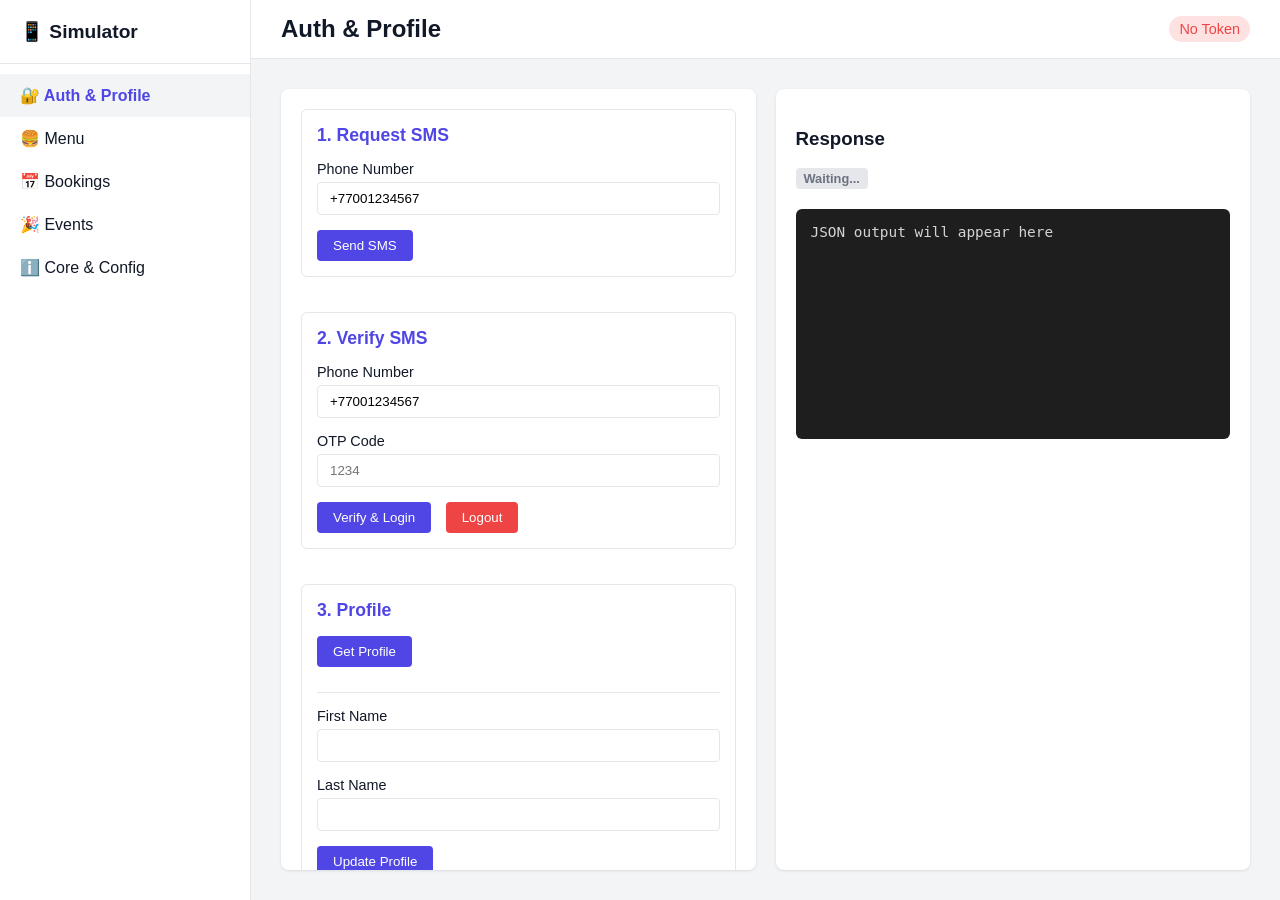
==== backend/flutter_simulator.html @ 6fa03c0e "feat: add flutter simulator for API testing and update backend configuration" ====
<!DOCTYPE html>
<html lang="ru">

<head>
    <meta charset="UTF-8">
    <meta name="viewport" content="width=device-width, initial-scale=1.0">
    <title>Panno Flutter App Simulator</title>
    <style>
        :root {
            --primary: #4F46E5;
            --primary-hover: #4338CA;
            --bg: #F3F4F6;
            --surface: #FFFFFF;
            --text: #111827;
            --text-light: #6B7280;
            --border: #E5E7EB;
            --success: #10B981;
            --error: #EF4444;
        }

        body {
            font-family: -apple-system, BlinkMacSystemFont, "Segoe UI", Roboto, Helvetica, Arial, sans-serif;
            margin: 0;
            padding: 0;
            background-color: var(--bg);
            color: var(--text);
            display: flex;
            height: 100vh;
        }

        .sidebar {
            width: 250px;
            background: var(--surface);
            border-right: 1px solid var(--border);
            padding: 20px 0;
            display: flex;
            flex-direction: column;
            overflow-y: auto;
        }

        .sidebar-title {
            padding: 0 20px 20px;
            font-weight: bold;
            font-size: 1.2rem;
            border-bottom: 1px solid var(--border);
            margin-bottom: 10px;
        }

        .nav-item {
            padding: 12px 20px;
            cursor: pointer;
            transition: background 0.2s;
        }

        .nav-item:hover,
        .nav-item.active {
            background: var(--bg);
            color: var(--primary);
            font-weight: bold;
        }

        .main-content {
            flex: 1;
            display: flex;
            flex-direction: column;
            overflow: hidden;
        }

        .content-header {
            background: var(--surface);
            padding: 15px 30px;
            border-bottom: 1px solid var(--border);
            display: flex;
            justify-content: space-between;
            align-items: center;
        }

        .token-status {
            font-size: 0.9rem;
            padding: 5px 10px;
            border-radius: 20px;
            background: #FEE2E2;
            color: var(--error);
        }

        .token-status.has-token {
            background: #D1FAE5;
            color: var(--success);
        }

        .scrollable-content {
            flex: 1;
            padding: 30px;
            overflow-y: auto;
            display: flex;
            gap: 20px;
        }

        .form-panel,
        .response-panel {
            background: var(--surface);
            border-radius: 8px;
            padding: 20px;
            box-shadow: 0 1px 3px rgba(0, 0, 0, 0.1);
            flex: 1;
            overflow-y: auto;
        }

        .tab-content {
            display: none;
            flex-direction: column;
            gap: 20px;
        }

        .tab-content.active {
            display: flex;
        }

        .section {
            border: 1px solid var(--border);
            border-radius: 6px;
            padding: 15px;
            margin-bottom: 15px;
        }

        .section h3 {
            margin-top: 0;
            margin-bottom: 15px;
            font-size: 1.1rem;
            color: var(--primary);
        }

        .form-group {
            margin-bottom: 15px;
        }

        label {
            display: block;
            margin-bottom: 5px;
            font-weight: 500;
            font-size: 0.9rem;
        }

        input[type="text"],
        input[type="date"],
        input[type="time"],
        input[type="number"],
        select {
            width: 100%;
            padding: 8px 12px;
            border: 1px solid var(--border);
            border-radius: 4px;
            box-sizing: border-box;
            font-family: inherit;
        }

        button {
            background: var(--primary);
            color: white;
            border: none;
            padding: 8px 16px;
            border-radius: 4px;
            cursor: pointer;
            font-weight: 500;
            transition: background 0.2s;
        }

        button:hover {
            background: var(--primary-hover);
        }

        .response-box {
            background: #1E1E1E;
            color: #D4D4D4;
            padding: 15px;
            border-radius: 6px;
            font-family: monospace;
            white-space: pre-wrap;
            min-height: 200px;
            overflow-x: auto;
            font-size: 0.9rem;
        }

        .status-badge {
            display: inline-block;
            padding: 3px 8px;
            border-radius: 4px;
            font-size: 0.8rem;
            font-weight: bold;
            margin-bottom: 10px;
            background: var(--border);
            color: var(--text-light);
        }

        .status-badge.success {
            background: var(--success);
            color: white;
        }

        .status-badge.error {
            background: var(--error);
            color: white;
        }
    </style>
</head>

<body>

    <div class="sidebar">
        <div class="sidebar-title">📱 Simulator</div>
        <div class="nav-item active" onclick="switchTab('auth')">🔐 Auth & Profile</div>
        <div class="nav-item" onclick="switchTab('menu')">🍔 Menu</div>
        <div class="nav-item" onclick="switchTab('bookings')">📅 Bookings</div>
        <div class="nav-item" onclick="switchTab('events')">🎉 Events</div>
        <div class="nav-item" onclick="switchTab('core')">ℹ️ Core & Config</div>
    </div>

    <div class="main-content">
        <div class="content-header">
            <h2 id="current-tab-title" style="margin: 0;">Auth & Profile</h2>
            <div id="token-status" class="token-status">No Token</div>
        </div>

        <div class="scrollable-content">
            <div class="form-panel">

                <!-- Auth Tab -->
                <div id="tab-auth" class="tab-content active">
                    <div class="section">
                        <h3>1. Request SMS</h3>
                        <div class="form-group">
                            <label>Phone Number</label>
                            <input type="text" id="req-phone" placeholder="+77001234567" value="+77001234567">
                        </div>
                        <button onclick="requestSms()">Send SMS</button>
                    </div>

                    <div class="section">
                        <h3>2. Verify SMS</h3>
                        <div class="form-group">
                            <label>Phone Number</label>
                            <input type="text" id="ver-phone" placeholder="+77001234567" value="+77001234567">
                        </div>
                        <div class="form-group">
                            <label>OTP Code</label>
                            <input type="text" id="ver-otp" placeholder="1234">
                        </div>
                        <button onclick="verifySms()">Verify & Login</button>
                        <button onclick="logout()" style="background: var(--error); margin-left: 10px;">Logout</button>
                    </div>

                    <div class="section">
                        <h3>3. Profile</h3>
                        <button onclick="getProfile()" style="margin-bottom: 10px;">Get Profile</button>
                        <hr style="border: 0; border-top: 1px solid var(--border); margin: 15px 0;">
                        <div class="form-group">
                            <label>First Name</label>
                            <input type="text" id="prof-fname">
                        </div>
                        <div class="form-group">
                            <label>Last Name</label>
                            <input type="text" id="prof-lname">
                        </div>
                        <button onclick="updateProfile()">Update Profile</button>
                    </div>
                </div>

                <!-- Menu Tab -->
                <div id="tab-menu" class="tab-content">
                    <div class="section">
                        <h3>Menu Categories</h3>
                        <button onclick="apiCall('GET', '/api/v1/menu/categories/')">Get Categories</button>
                    </div>

                    <div class="section">
                        <h3>Dishes List</h3>
                        <div class="form-group">
                            <label>Category ID (optional)</label>
                            <input type="number" id="dish-cat">
                        </div>
                        <div class="form-group">
                            <label>Search (optional)</label>
                            <input type="text" id="dish-search">
                        </div>
                        <button onclick="getDishes()">Get Dishes</button>
                    </div>
                </div>

                <!-- Bookings Tab -->
                <div id="tab-bookings" class="tab-content">
                    <div class="section">
                        <h3>My Bookings</h3>
                        <button onclick="apiCall('GET', '/api/v1/bookings/')">Get My Bookings</button>
                    </div>

                    <div class="section">
                        <h3>Create Booking</h3>
                        <div class="form-group">
                            <label>Guest Name</label>
                            <input type="text" id="book-name" value="Test User">
                        </div>
                        <div class="form-group">
                            <label>Date</label>
                            <input type="date" id="book-date">
                        </div>
                        <div class="form-group">
                            <label>Time</label>
                            <input type="time" id="book-time" value="19:30">
                        </div>
                        <div class="form-group">
                            <label>Guests Count</label>
                            <input type="number" id="book-guests" value="2">
                        </div>
                        <div class="form-group">
                            <label>Zone</label>
                            <select id="book-zone">
                                <option value="">No preference</option>
                                <option value="main">Main Hall</option>
                                <option value="terrace">Terrace</option>
                                <option value="private">Private</option>
                            </select>
                        </div>
                        <button onclick="createBooking()">Create Booking</button>
                    </div>
                </div>

                <!-- Events Tab -->
                <div id="tab-events" class="tab-content">
                    <div class="section">
                        <h3>Events & News Lists</h3>
                        <button onclick="apiCall('GET', '/api/v1/events/upcoming/')">Upcoming Events</button>
                        <button onclick="apiCall('GET', '/api/v1/events/archived/')">Archived Events</button>
                        <button onclick="apiCall('GET', '/api/v1/events/news/')">News</button>
                    </div>

                    <div class="section">
                        <h3>My Reservations</h3>
                        <button onclick="apiCall('GET', '/api/v1/events/reservations/my/')">Get My Reservations</button>
                    </div>

                    <div class="section">
                        <h3>Reserve Event</h3>
                        <div class="form-group">
                            <label>Event ID</label>
                            <input type="number" id="res-event-id" value="1">
                        </div>
                        <div class="form-group">
                            <label>Guests Count</label>
                            <input type="number" id="res-guests" value="1">
                        </div>
                        <button onclick="reserveEvent()">Create Reservation</button>
                    </div>
                </div>

                <!-- Core Tab -->
                <div id="tab-core" class="tab-content">
                    <div class="section">
                        <h3>Core Info</h3>
                        <button onclick="apiCall('GET', '/api/v1/core/info/')">Get Restaurant Info</button>
                    </div>

                    <div class="section">
                        <h3>App Version Check</h3>
                        <div class="form-group">
                            <label>Platform</label>
                            <select id="ver-platform">
                                <option value="ios">iOS</option>
                                <option value="android">Android</option>
                            </select>
                        </div>
                        <button onclick="checkVersion()">Check Version</button>
                    </div>

                    <div class="section">
                        <h3>Register FCM Device</h3>
                        <div class="form-group">
                            <label>FCM Token</label>
                            <input type="text" id="fcm-token" value="dummy_fcm_token_123">
                        </div>
                        <button onclick="registerDevice()">Register Device</button>
                    </div>
                </div>

            </div>

            <div class="response-panel">
                <h3>Response</h3>
                <div id="response-status" class="status-badge">Waiting...</div>
                <div id="response-url"
                    style="font-size: 0.8rem; color: var(--text-light); margin-bottom: 10px; word-break: break-all;">
                </div>
                <div id="response-body" class="response-box">JSON output will appear here</div>
            </div>
        </div>
    </div>

    <script>
        const BASE_URL = 'http://0.0.0.0:8000';
        let accessToken = localStorage.getItem('access_token') || null;

        // Init date field
        document.getElementById('book-date').valueAsDate = new Date();
        updateTokenStatus();

        // Utilities
        function generateUUID() {
            return 'xxxxxxxx-xxxx-4xxx-yxxx-xxxxxxxxxxxx'.replace(/[xy]/g, function (c) {
                var r = Math.random() * 16 | 0, v = c == 'x' ? r : (r & 0x3 | 0x8);
                return v.toString(16);
            });
        }

        function switchTab(tabId) {
            document.querySelectorAll('.nav-item').forEach(el => el.classList.remove('active'));
            document.querySelectorAll('.tab-content').forEach(el => el.classList.remove('active'));

            event.currentTarget.classList.add('active');
            document.getElementById('tab-' + tabId).classList.add('active');
            document.getElementById('current-tab-title').innerText = event.currentTarget.innerText;
        }

        function updateTokenStatus() {
            const el = document.getElementById('token-status');
            if (accessToken) {
                el.innerText = 'Token Active';
                el.className = 'token-status has-token';
            } else {
                el.innerText = 'No Token';
                el.className = 'token-status';
            }
        }

        function logout() {
            accessToken = null;
            localStorage.removeItem('access_token');
            updateTokenStatus();
            alert("Logged out");
        }

        async function doFetch(method, endpoint, body = null, headers = {}) {
            const url = BASE_URL + endpoint;

            document.getElementById('response-url').innerText = `${method} ${url}`;
            document.getElementById('response-status').innerText = 'Loading...';
            document.getElementById('response-status').className = 'status-badge';
            document.getElementById('response-body').innerText = '...';

            const defaultHeaders = {
                'Content-Type': 'application/json'
            };

            if (accessToken) {
                defaultHeaders['Authorization'] = 'Bearer ' + accessToken;
            }

            const config = {
                method: method,
                headers: { ...defaultHeaders, ...headers }
            };

            if (body) {
                config.body = JSON.stringify(body);
            }

            try {
                const res = await fetch(url, config);
                const status = res.status;
                let data;
                try {
                    data = await res.json();
                } catch (e) {
                    data = await res.text();
                }

                document.getElementById('response-status').innerText = `${status} ${res.statusText}`;
                if (status >= 200 && status < 300) {
                    document.getElementById('response-status').className = 'status-badge success';
                } else {
                    document.getElementById('response-status').className = 'status-badge error';
                }

                document.getElementById('response-body').innerText = typeof data === 'object' ? JSON.stringify(data, null, 2) : data;

                return { status, data };
            } catch (err) {
                document.getElementById('response-status').innerText = 'Fetch Error';
                document.getElementById('response-status').className = 'status-badge error';
                document.getElementById('response-body').innerText = err.toString();
                return { status: 500, data: null };
            }
        }

        function apiCall(method, endpoint) {
            doFetch(method, endpoint);
        }

        // Auth
        async function requestSms() {
            const phone = document.getElementById('req-phone').value;
            await doFetch('POST', '/api/v1/users/auth/request-sms/', { phone });
        }

        async function verifySms() {
            const phone = document.getElementById('ver-phone').value;
            const otp = document.getElementById('ver-otp').value;
            const res = await doFetch('POST', '/api/v1/users/auth/verify-sms/', { phone, otp });

            if (res.status === 200 && res.data.access) {
                accessToken = res.data.access;
                localStorage.setItem('access_token', accessToken);
                updateTokenStatus();
            }
        }

        async function getProfile() {
            const res = await doFetch('GET', '/api/v1/users/profile/');
            if (res.status === 200) {
                document.getElementById('prof-fname').value = res.data.first_name || '';
                document.getElementById('prof-lname').value = res.data.last_name || '';
            }
        }

        async function updateProfile() {
            const first_name = document.getElementById('prof-fname').value;
            const last_name = document.getElementById('prof-lname').value;
            await doFetch('PATCH', '/api/v1/users/profile/', { first_name, last_name });
        }

        // Menu
        function getDishes() {
            let url = '/api/v1/menu/dishes/?';
            const cat = document.getElementById('dish-cat').value;
            const search = document.getElementById('dish-search').value;

            if (cat) url += `category_id=${cat}&`;
            if (search) url += `search=${search}`;

            doFetch('GET', url);
        }

        // Bookings
        async function createBooking() {
            const payload = {
                guest_name: document.getElementById('book-name').value,
                date: document.getElementById('book-date').value,
                time: document.getElementById('book-time').value,
                guests_count: parseInt(document.getElementById('book-guests').value)
            };

            const zone = document.getElementById('book-zone').value;
            if (zone) payload.zone = zone;

            // Important: Idempotency-Key
            const uuid = generateUUID();
            await doFetch('POST', '/api/v1/bookings/', payload, { 'Idempotency-Key': uuid });
        }

        // Events
        async function reserveEvent() {
            const payload = {
                event: parseInt(document.getElementById('res-event-id').value),
                guests_count: parseInt(document.getElementById('res-guests').value)
            };

            // Important: Idempotency-Key
            const uuid = generateUUID();
            await doFetch('POST', '/api/v1/events/reservations/create/', payload, { 'Idempotency-Key': uuid });
        }

        // Core
        function checkVersion() {
            const platform = document.getElementById('ver-platform').value;
            doFetch('GET', `/api/v1/core/app-version/?platform=${platform}`);
        }

        function registerDevice() {
            const token = document.getElementById('fcm-token').value;
            doFetch('POST', '/api/v1/notifications/device/register/', { fcm_token: token });
        }
    </script>
</body>

</html>
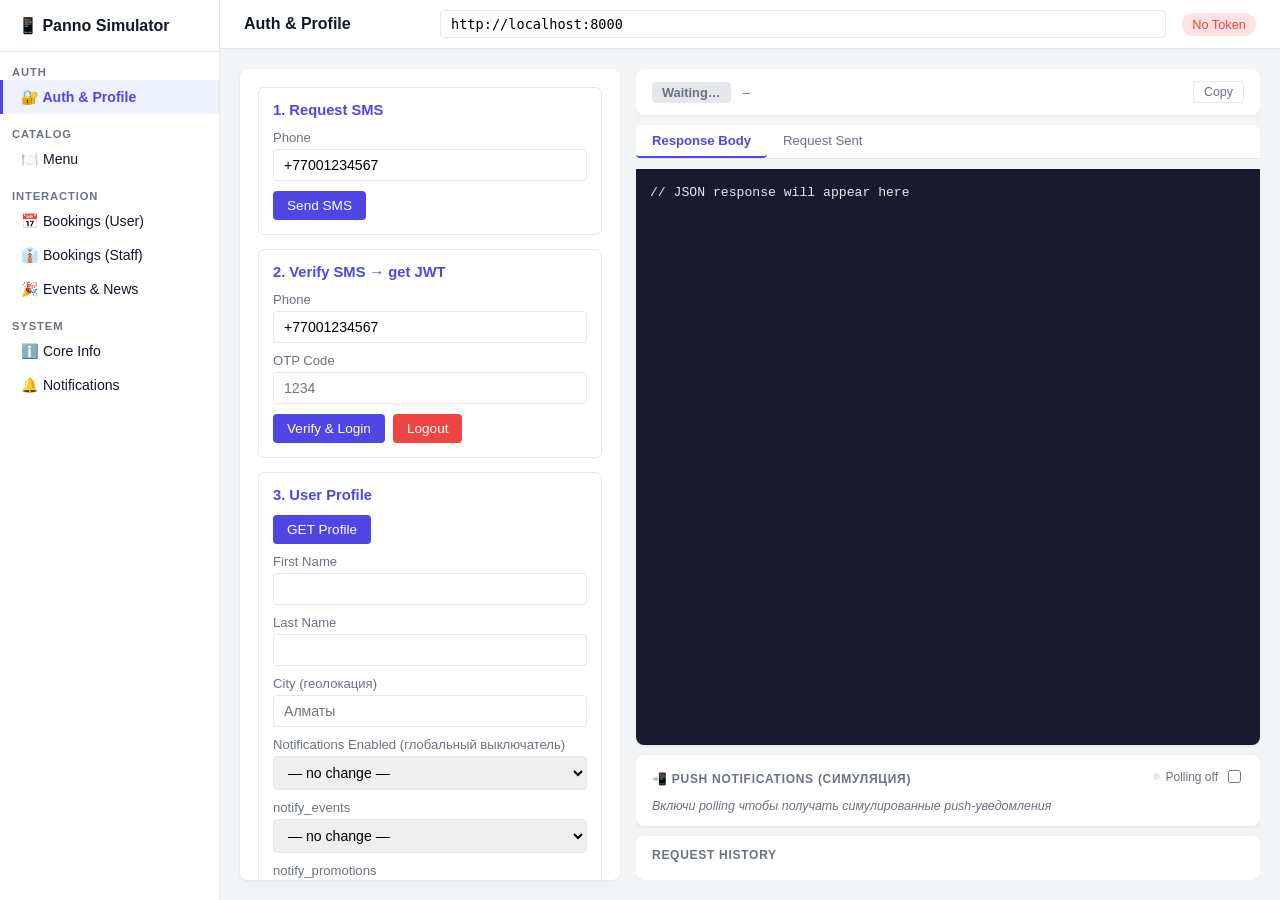
==== commit 91af7b78: "fix: refactor" ====
--- a/backend/flutter_simulator.html
+++ b/backend/flutter_simulator.html
@@ -1,583 +1,1362 @@
 <!DOCTYPE html>
 <html lang="ru">
-
 <head>
-    <meta charset="UTF-8">
-    <meta name="viewport" content="width=device-width, initial-scale=1.0">
-    <title>Panno Flutter App Simulator</title>
-    <style>
-        :root {
-            --primary: #4F46E5;
-            --primary-hover: #4338CA;
-            --bg: #F3F4F6;
-            --surface: #FFFFFF;
-            --text: #111827;
-            --text-light: #6B7280;
-            --border: #E5E7EB;
-            --success: #10B981;
-            --error: #EF4444;
+  <meta charset="UTF-8">
+  <meta name="viewport" content="width=device-width, initial-scale=1.0">
+  <title>Panno API Simulator</title>
+  <style>
+    :root {
+      --primary: #4F46E5;
+      --primary-hover: #4338CA;
+      --bg: #F3F4F6;
+      --surface: #FFFFFF;
+      --text: #111827;
+      --text-light: #6B7280;
+      --border: #E5E7EB;
+      --success: #10B981;
+      --warning: #F59E0B;
+      --error: #EF4444;
+    }
+    * { box-sizing: border-box; }
+    body {
+      font-family: -apple-system, BlinkMacSystemFont, "Segoe UI", Roboto, sans-serif;
+      margin: 0; padding: 0;
+      background: var(--bg);
+      color: var(--text);
+      display: flex;
+      height: 100vh;
+      overflow: hidden;
+    }
+
+    /* ---- Sidebar ---- */
+    .sidebar {
+      width: 220px;
+      min-width: 220px;
+      background: var(--surface);
+      border-right: 1px solid var(--border);
+      display: flex;
+      flex-direction: column;
+      overflow-y: auto;
+    }
+    .sidebar-title {
+      padding: 16px 18px;
+      font-weight: 700;
+      font-size: 1rem;
+      border-bottom: 1px solid var(--border);
+    }
+    .nav-section {
+      padding: 8px 12px 2px;
+      font-size: 0.7rem;
+      font-weight: 700;
+      letter-spacing: 0.08em;
+      text-transform: uppercase;
+      color: var(--text-light);
+      margin-top: 6px;
+    }
+    .nav-item {
+      padding: 9px 18px;
+      cursor: pointer;
+      font-size: 0.88rem;
+      transition: background 0.15s;
+      border-left: 3px solid transparent;
+    }
+    .nav-item:hover { background: var(--bg); }
+    .nav-item.active {
+      background: #EEF2FF;
+      color: var(--primary);
+      font-weight: 600;
+      border-left-color: var(--primary);
+    }
+
+    /* ---- Main layout ---- */
+    .main-content {
+      flex: 1;
+      display: flex;
+      flex-direction: column;
+      overflow: hidden;
+    }
+    .content-header {
+      background: var(--surface);
+      padding: 10px 24px;
+      border-bottom: 1px solid var(--border);
+      display: flex;
+      align-items: center;
+      gap: 16px;
+      flex-shrink: 0;
+    }
+    .content-header h2 { margin: 0; font-size: 1rem; min-width: 180px; }
+
+    .base-url-input {
+      flex: 1;
+      padding: 5px 10px;
+      border: 1px solid var(--border);
+      border-radius: 4px;
+      font-size: 0.85rem;
+      font-family: monospace;
+    }
+    .token-pill {
+      font-size: 0.8rem;
+      padding: 4px 10px;
+      border-radius: 20px;
+      white-space: nowrap;
+      background: #FEE2E2;
+      color: var(--error);
+    }
+    .token-pill.has-token { background: #D1FAE5; color: #065F46; }
+
+    /* ---- Workspace ---- */
+    .workspace {
+      flex: 1;
+      display: flex;
+      overflow: hidden;
+      padding: 20px;
+      gap: 16px;
+    }
+    .form-panel {
+      width: 380px;
+      min-width: 300px;
+      background: var(--surface);
+      border-radius: 8px;
+      padding: 18px;
+      overflow-y: auto;
+      box-shadow: 0 1px 3px rgba(0,0,0,0.08);
+    }
+    .response-panel {
+      flex: 1;
+      display: flex;
+      flex-direction: column;
+      gap: 10px;
+      overflow: hidden;
+    }
+
+    /* ---- Sections / Forms ---- */
+    .tab-content { display: none; }
+    .tab-content.active { display: block; }
+    .section {
+      border: 1px solid var(--border);
+      border-radius: 6px;
+      padding: 14px;
+      margin-bottom: 14px;
+    }
+    .section h3 {
+      margin: 0 0 12px;
+      font-size: 0.92rem;
+      color: var(--primary);
+      display: flex;
+      align-items: center;
+      gap: 6px;
+    }
+    .form-group { margin-bottom: 10px; }
+    label {
+      display: block;
+      margin-bottom: 4px;
+      font-weight: 500;
+      font-size: 0.82rem;
+      color: var(--text-light);
+    }
+    input[type="text"], input[type="date"], input[type="time"],
+    input[type="number"], select, textarea {
+      width: 100%;
+      padding: 7px 10px;
+      border: 1px solid var(--border);
+      border-radius: 4px;
+      font-family: inherit;
+      font-size: 0.88rem;
+    }
+    textarea { resize: vertical; }
+    .btn-row { display: flex; gap: 8px; flex-wrap: wrap; margin-top: 4px; }
+    button {
+      background: var(--primary);
+      color: white;
+      border: none;
+      padding: 7px 14px;
+      border-radius: 4px;
+      cursor: pointer;
+      font-weight: 500;
+      font-size: 0.85rem;
+      transition: background 0.15s;
+    }
+    button:hover { background: var(--primary-hover); }
+    button.btn-danger { background: var(--error); }
+    button.btn-danger:hover { background: #DC2626; }
+    button.btn-secondary { background: var(--text-light); }
+    button.btn-secondary:hover { background: #4B5563; }
+    button.btn-warning { background: var(--warning); }
+    button.btn-warning:hover { background: #D97706; }
+
+    /* ---- Response area ---- */
+    .response-meta {
+      background: var(--surface);
+      border-radius: 8px;
+      padding: 12px 16px;
+      box-shadow: 0 1px 3px rgba(0,0,0,0.08);
+      display: flex;
+      align-items: center;
+      gap: 12px;
+      flex-shrink: 0;
+      flex-wrap: wrap;
+    }
+    .status-badge {
+      padding: 3px 10px;
+      border-radius: 4px;
+      font-size: 0.8rem;
+      font-weight: 700;
+      background: var(--border);
+      color: var(--text-light);
+    }
+    .status-badge.s2xx { background: var(--success); color: white; }
+    .status-badge.s4xx { background: var(--warning); color: white; }
+    .status-badge.s5xx { background: var(--error); color: white; }
+    .response-url {
+      font-size: 0.78rem;
+      color: var(--text-light);
+      font-family: monospace;
+      word-break: break-all;
+      flex: 1;
+    }
+    .copy-btn {
+      background: transparent;
+      color: var(--text-light);
+      border: 1px solid var(--border);
+      padding: 3px 10px;
+      font-size: 0.78rem;
+    }
+    .copy-btn:hover { background: var(--bg); }
+
+    .response-tabs {
+      display: flex;
+      gap: 0;
+      border-bottom: 1px solid var(--border);
+      background: var(--surface);
+      border-radius: 8px 8px 0 0;
+      overflow: hidden;
+      flex-shrink: 0;
+    }
+    .resp-tab {
+      padding: 8px 16px;
+      cursor: pointer;
+      font-size: 0.82rem;
+      border-bottom: 2px solid transparent;
+      background: none;
+      color: var(--text-light);
+    }
+    .resp-tab:hover { background: var(--bg); }
+    .resp-tab.active {
+      color: var(--primary);
+      border-bottom-color: var(--primary);
+      font-weight: 600;
+      background: var(--surface);
+    }
+
+    .response-body-wrap {
+      flex: 1;
+      background: var(--surface);
+      border-radius: 0 0 8px 8px;
+      overflow: hidden;
+      box-shadow: 0 1px 3px rgba(0,0,0,0.08);
+    }
+    .response-box {
+      background: #1A1A2E;
+      color: #E2E8F0;
+      padding: 14px;
+      font-family: 'Menlo', 'Monaco', 'Courier New', monospace;
+      white-space: pre-wrap;
+      word-break: break-all;
+      height: 100%;
+      overflow-y: auto;
+      font-size: 0.82rem;
+      line-height: 1.5;
+      margin: 0;
+    }
+    .json-key { color: #93C5FD; }
+    .json-string { color: #86EFAC; }
+    .json-number { color: #FCD34D; }
+    .json-bool { color: #F9A8D4; }
+    .json-null { color: #94A3B8; }
+
+    /* ---- History panel ---- */
+    .history-panel {
+      background: var(--surface);
+      border-radius: 8px;
+      padding: 12px 16px;
+      box-shadow: 0 1px 3px rgba(0,0,0,0.08);
+      flex-shrink: 0;
+      max-height: 130px;
+      overflow-y: auto;
+    }
+    .history-title {
+      font-size: 0.75rem;
+      font-weight: 700;
+      color: var(--text-light);
+      text-transform: uppercase;
+      letter-spacing: 0.06em;
+      margin-bottom: 6px;
+    }
+    .history-item {
+      display: flex;
+      align-items: center;
+      gap: 8px;
+      padding: 3px 0;
+      font-size: 0.78rem;
+      cursor: pointer;
+      border-radius: 3px;
+    }
+    .history-item:hover { background: var(--bg); }
+    .hist-method {
+      font-weight: 700;
+      font-size: 0.7rem;
+      padding: 1px 5px;
+      border-radius: 3px;
+      background: var(--primary);
+      color: white;
+      min-width: 40px;
+      text-align: center;
+    }
+    .hist-method.GET { background: #0EA5E9; }
+    .hist-method.POST { background: #10B981; }
+    .hist-method.PATCH { background: #F59E0B; }
+    .hist-method.PUT { background: #8B5CF6; }
+    .hist-method.DELETE { background: #EF4444; }
+    .hist-status { font-weight: 700; color: var(--text-light); font-size: 0.75rem; }
+    .hist-status.ok { color: var(--success); }
+    .hist-status.err { color: var(--error); }
+    .hist-url { color: var(--text-light); font-family: monospace; flex: 1; white-space: nowrap; overflow: hidden; text-overflow: ellipsis; }
+    .hist-time { color: var(--text-light); font-size: 0.7rem; }
+
+    /* ---- Push notification toasts ---- */
+    #toast-container {
+      position: fixed;
+      top: 16px;
+      right: 16px;
+      z-index: 9999;
+      display: flex;
+      flex-direction: column;
+      gap: 10px;
+      pointer-events: none;
+    }
+    .toast {
+      background: #1E1B4B;
+      color: #E0E7FF;
+      border-radius: 12px;
+      padding: 14px 16px;
+      min-width: 300px;
+      max-width: 360px;
+      box-shadow: 0 8px 24px rgba(0,0,0,0.3);
+      display: flex;
+      gap: 12px;
+      align-items: flex-start;
+      pointer-events: all;
+      animation: slideIn 0.3s ease;
+      border-left: 4px solid var(--primary);
+    }
+    .toast.booking   { border-left-color: #4F46E5; }
+    .toast.event     { border-left-color: #10B981; }
+    .toast.marketing { border-left-color: #F59E0B; }
+    @keyframes slideIn {
+      from { transform: translateX(120%); opacity: 0; }
+      to   { transform: translateX(0);    opacity: 1; }
+    }
+    @keyframes fadeOut {
+      from { opacity: 1; }
+      to   { opacity: 0; transform: translateY(-8px); }
+    }
+    .toast-icon { font-size: 1.4rem; line-height: 1; flex-shrink: 0; }
+    .toast-content { flex: 1; }
+    .toast-app   { font-size: 0.68rem; font-weight: 700; letter-spacing: 0.08em; text-transform: uppercase; color: #818CF8; margin-bottom: 3px; }
+    .toast-title { font-weight: 700; font-size: 0.88rem; margin-bottom: 2px; }
+    .toast-body  { font-size: 0.8rem; color: #A5B4FC; }
+    .toast-time  { font-size: 0.68rem; color: #6366F1; margin-top: 4px; }
+    .toast-close {
+      background: none; border: none; color: #6366F1; font-size: 1rem; cursor: pointer; padding: 0; line-height: 1; flex-shrink: 0;
+    }
+    .toast-close:hover { color: #E0E7FF; }
+
+    /* ---- Push log panel ---- */
+    .push-log-panel {
+      background: var(--surface);
+      border-radius: 8px;
+      padding: 12px 16px;
+      box-shadow: 0 1px 3px rgba(0,0,0,0.08);
+      flex-shrink: 0;
+      max-height: 120px;
+      overflow-y: auto;
+    }
+    .push-log-header {
+      display: flex;
+      justify-content: space-between;
+      align-items: center;
+      margin-bottom: 6px;
+    }
+    .push-log-title {
+      font-size: 0.75rem;
+      font-weight: 700;
+      color: var(--text-light);
+      text-transform: uppercase;
+      letter-spacing: 0.06em;
+    }
+    .poll-toggle {
+      display: flex;
+      align-items: center;
+      gap: 6px;
+      font-size: 0.75rem;
+      color: var(--text-light);
+    }
+    .poll-dot {
+      width: 7px; height: 7px;
+      border-radius: 50%;
+      background: var(--border);
+      transition: background 0.3s;
+    }
+    .poll-dot.active { background: var(--success); animation: pulse 1.5s infinite; }
+    @keyframes pulse {
+      0%, 100% { opacity: 1; }
+      50% { opacity: 0.4; }
+    }
+    .push-log-item {
+      display: flex;
+      align-items: baseline;
+      gap: 8px;
+      font-size: 0.78rem;
+      padding: 2px 0;
+      border-bottom: 1px dashed var(--border);
+    }
+    .push-log-item:last-child { border-bottom: none; }
+    .push-log-badge {
+      font-size: 0.68rem;
+      font-weight: 700;
+      padding: 1px 5px;
+      border-radius: 3px;
+      flex-shrink: 0;
+    }
+    .push-log-badge.booking   { background: #EEF2FF; color: #4F46E5; }
+    .push-log-badge.event     { background: #D1FAE5; color: #065F46; }
+    .push-log-badge.marketing { background: #FEF3C7; color: #92400E; }
+    .push-log-text { flex: 1; color: var(--text); }
+    .push-log-time { color: var(--text-light); font-size: 0.7rem; flex-shrink: 0; }
+    .push-log-empty { font-size: 0.78rem; color: var(--text-light); font-style: italic; }
+  </style>
+</head>
+<body>
+
+<div id="toast-container"></div>
+
+<div class="sidebar">
+  <div class="sidebar-title">📱 Panno Simulator</div>
+
+  <div class="nav-section">Auth</div>
+  <div class="nav-item active" onclick="switchTab('auth', this)">🔐 Auth &amp; Profile</div>
+
+  <div class="nav-section">Catalog</div>
+  <div class="nav-item" onclick="switchTab('menu', this)">🍽️ Menu</div>
+
+  <div class="nav-section">Interaction</div>
+  <div class="nav-item" onclick="switchTab('bookings', this)">📅 Bookings (User)</div>
+  <div class="nav-item" onclick="switchTab('bookings-staff', this)">👔 Bookings (Staff)</div>
+  <div class="nav-item" onclick="switchTab('events', this)">🎉 Events &amp; News</div>
+
+  <div class="nav-section">System</div>
+  <div class="nav-item" onclick="switchTab('core', this)">ℹ️ Core Info</div>
+  <div class="nav-item" onclick="switchTab('notifications', this)">🔔 Notifications</div>
+</div>
+
+<div class="main-content">
+  <div class="content-header">
+    <h2 id="current-tab-title">Auth &amp; Profile</h2>
+    <input class="base-url-input" id="base-url" value="http://localhost:8000" placeholder="http://localhost:8000">
+    <div id="token-status" class="token-pill">No Token</div>
+  </div>
+
+  <div class="workspace">
+    <!-- ======== FORM PANEL ======== -->
+    <div class="form-panel">
+
+      <!-- AUTH TAB -->
+      <div id="tab-auth" class="tab-content active">
+        <div class="section">
+          <h3>1. Request SMS</h3>
+          <div class="form-group">
+            <label>Phone</label>
+            <input type="text" id="req-phone" value="+77001234567">
+          </div>
+          <button onclick="requestSms()">Send SMS</button>
+        </div>
+
+        <div class="section">
+          <h3>2. Verify SMS → get JWT</h3>
+          <div class="form-group">
+            <label>Phone</label>
+            <input type="text" id="ver-phone" value="+77001234567">
+          </div>
+          <div class="form-group">
+            <label>OTP Code</label>
+            <input type="text" id="ver-otp" placeholder="1234">
+          </div>
+          <div class="btn-row">
+            <button onclick="verifySms()">Verify &amp; Login</button>
+            <button class="btn-danger" onclick="logout()">Logout</button>
+          </div>
+          <div id="token-display" style="margin-top:10px;font-size:0.75rem;color:var(--text-light);word-break:break-all;display:none;">
+            <b>Access:</b> <span id="access-display"></span><br>
+            <b>Refresh:</b> <span id="refresh-display"></span>
+          </div>
+        </div>
+
+        <div class="section">
+          <h3>3. User Profile</h3>
+          <div class="btn-row" style="margin-bottom:10px;">
+            <button onclick="getProfile()">GET Profile</button>
+          </div>
+          <div class="form-group">
+            <label>First Name</label>
+            <input type="text" id="prof-fname">
+          </div>
+          <div class="form-group">
+            <label>Last Name</label>
+            <input type="text" id="prof-lname">
+          </div>
+          <div class="form-group">
+            <label>City (геолокация)</label>
+            <input type="text" id="prof-city" placeholder="Алматы">
+          </div>
+          <div class="form-group">
+            <label>Notifications Enabled (глобальный выключатель)</label>
+            <select id="prof-notif">
+              <option value="">— no change —</option>
+              <option value="true">true</option>
+              <option value="false">false</option>
+            </select>
+          </div>
+          <div class="form-group">
+            <label>notify_events</label>
+            <select id="prof-notify-events">
+              <option value="">— no change —</option>
+              <option value="true">true</option>
+              <option value="false">false</option>
+            </select>
+          </div>
+          <div class="form-group">
+            <label>notify_promotions</label>
+            <select id="prof-notify-promotions">
+              <option value="">— no change —</option>
+              <option value="true">true</option>
+              <option value="false">false</option>
+            </select>
+          </div>
+          <div class="form-group">
+            <label>notify_closed_events</label>
+            <select id="prof-notify-closed-events">
+              <option value="">— no change —</option>
+              <option value="true">true</option>
+              <option value="false">false</option>
+            </select>
+          </div>
+          <button onclick="updateProfile()">PATCH Profile</button>
+        </div>
+      </div>
+
+      <!-- MENU TAB -->
+      <div id="tab-menu" class="tab-content">
+        <div class="section">
+          <h3>Categories</h3>
+          <button onclick="apiCall('GET', '/api/v1/menu/categories/')">GET /menu/categories/</button>
+        </div>
+
+        <div class="section">
+          <h3>Dishes</h3>
+          <div class="form-group">
+            <label>category_id (optional)</label>
+            <input type="number" id="dish-cat" placeholder="e.g. 1">
+          </div>
+          <div class="form-group">
+            <label>tag_ids (optional, через запятую)</label>
+            <input type="text" id="dish-tag" placeholder="e.g. 1,2,3">
+          </div>
+          <div class="form-group">
+            <label>search (optional)</label>
+            <input type="text" id="dish-search" placeholder="e.g. салат">
+          </div>
+          <div class="form-group">
+            <label>page</label>
+            <input type="number" id="dish-page" value="1">
+          </div>
+          <div class="form-group">
+            <label>page_size (default 5, max 20)</label>
+            <input type="number" id="dish-page-size" value="5">
+          </div>
+          <button onclick="getDishes()">GET /menu/dishes/</button>
+        </div>
+      </div>
+
+      <!-- BOOKINGS (USER) TAB -->
+      <div id="tab-bookings" class="tab-content">
+        <div class="section">
+          <h3>My Bookings</h3>
+          <div class="form-group">
+            <label>page</label>
+            <input type="number" id="my-book-page" value="1">
+          </div>
+          <button onclick="getMyBookings()">GET /bookings/</button>
+        </div>
+
+        <div class="section">
+          <h3>Create Booking</h3>
+          <div class="form-group">
+            <label>Guest Name</label>
+            <input type="text" id="book-name" value="Test User">
+          </div>
+          <div class="form-group">
+            <label>Phone (optional)</label>
+            <input type="text" id="book-phone" placeholder="+77001234567">
+          </div>
+          <div class="form-group">
+            <label>Date</label>
+            <input type="date" id="book-date">
+          </div>
+          <div class="form-group">
+            <label>Time</label>
+            <input type="time" id="book-time" value="19:30">
+          </div>
+          <div class="form-group">
+            <label>Guests Count (1–50)</label>
+            <input type="number" id="book-guests" value="2" min="1" max="50">
+          </div>
+          <div class="form-group">
+            <label>Zone</label>
+            <select id="book-zone">
+              <option value="">No preference</option>
+              <option value="main">Main Hall</option>
+              <option value="terrace">Terrace</option>
+              <option value="private">Private</option>
+            </select>
+          </div>
+          <div class="form-group">
+            <label>Comment (optional)</label>
+            <textarea id="book-comment" rows="2" placeholder="Special requests..."></textarea>
+          </div>
+          <div class="form-group">
+            <label style="display:flex;justify-content:space-between;align-items:center;">
+              <span>Idempotency-Key <span style="font-weight:400;color:var(--text-light)">(фиксированный — для теста)</span></span>
+              <button class="btn-warning" style="padding:2px 8px;font-size:0.75rem;" onclick="regenerateBookingKey()">New Key</button>
+            </label>
+            <input type="text" id="book-idem-key" readonly style="font-family:monospace;font-size:0.75rem;background:#F9FAFB;color:var(--text-light);">
+          </div>
+          <button onclick="createBooking()">POST /bookings/</button>
+        </div>
+      </div>
+
+      <!-- BOOKINGS (STAFF) TAB -->
+      <div id="tab-bookings-staff" class="tab-content">
+        <div class="section">
+          <h3>All Bookings (staff)</h3>
+          <div class="form-group">
+            <label>page</label>
+            <input type="number" id="staff-book-page" value="1">
+          </div>
+          <button onclick="getStaffBookings()">GET /bookings/staff/</button>
+        </div>
+
+        <div class="section">
+          <h3>Update Booking Status</h3>
+          <div class="form-group">
+            <label>Booking ID</label>
+            <input type="number" id="staff-book-id" value="1">
+          </div>
+          <div class="form-group">
+            <label>New Status</label>
+            <select id="staff-book-status">
+              <option value="pending">pending</option>
+              <option value="confirmed">confirmed</option>
+              <option value="canceled">canceled</option>
+              <option value="completed">completed</option>
+            </select>
+          </div>
+          <div class="form-group">
+            <label>Guest Name (optional)</label>
+            <input type="text" id="staff-guest-name" placeholder="Leave blank to keep">
+          </div>
+          <button onclick="updateStaffBooking()">PATCH /bookings/staff/{id}/</button>
+        </div>
+      </div>
+
+      <!-- EVENTS TAB -->
+      <div id="tab-events" class="tab-content">
+        <div class="section">
+          <h3>Event Lists</h3>
+          <div class="form-group">
+            <label>page</label>
+            <input type="number" id="evt-page" value="1">
+          </div>
+          <div class="btn-row">
+            <button onclick="getEvents('upcoming')">Upcoming</button>
+            <button onclick="getEvents('archived')">Archived</button>
+            <button onclick="getNews()">News</button>
+          </div>
+        </div>
+
+        <div class="section">
+          <h3>My Event Reservations</h3>
+          <button onclick="apiCall('GET', '/api/v1/events/reservations/my/')">GET My Reservations</button>
+        </div>
+
+        <div class="section">
+          <h3>Reserve Event</h3>
+          <div class="form-group">
+            <label>Event ID</label>
+            <input type="number" id="res-event-id" value="1">
+          </div>
+          <div class="form-group">
+            <label>Guests Count</label>
+            <input type="number" id="res-guests" value="1" min="1">
+          </div>
+          <button onclick="reserveEvent()">POST /events/reservations/create/</button>
+        </div>
+      </div>
+
+      <!-- CORE TAB -->
+      <div id="tab-core" class="tab-content">
+        <div class="section">
+          <h3>Restaurant Info</h3>
+          <button onclick="apiCall('GET', '/api/v1/core/info/')">GET /core/info/</button>
+        </div>
+
+        <div class="section">
+          <h3>App Version</h3>
+          <div class="form-group">
+            <label>Platform</label>
+            <select id="ver-platform">
+              <option value="ios">iOS</option>
+              <option value="android">Android</option>
+            </select>
+          </div>
+          <button onclick="checkVersion()">GET /core/app-version/</button>
+        </div>
+      </div>
+
+      <!-- NOTIFICATIONS TAB -->
+      <div id="tab-notifications" class="tab-content">
+        <div class="section">
+          <h3>Register FCM Device</h3>
+          <div class="form-group">
+            <label>FCM Token</label>
+            <input type="text" id="fcm-token" value="dummy_fcm_token_for_testing_123">
+          </div>
+          <button onclick="registerDevice()">POST /notifications/device/register/</button>
+        </div>
+
+        <div class="section">
+          <h3>Bulk Push (Content Manager only)</h3>
+          <div class="form-group">
+            <label>Title</label>
+            <input type="text" id="push-title" value="Test Push">
+          </div>
+          <div class="form-group">
+            <label>Body</label>
+            <textarea id="push-body" rows="2">Hello from simulator!</textarea>
+          </div>
+          <div class="form-group">
+            <label>Category (optional)</label>
+            <select id="push-category">
+              <option value="">— none —</option>
+              <option value="events">events</option>
+              <option value="promotions">promotions</option>
+              <option value="closed_events">closed_events</option>
+            </select>
+          </div>
+          <div class="form-group">
+            <label>Segment</label>
+            <select id="push-segment" onchange="updateSegmentFields()">
+              <option value="all">all</option>
+              <option value="last_visit_days">last_visit_days</option>
+              <option value="participated_in_event">participated_in_event</option>
+              <option value="registered_after">registered_after</option>
+              <option value="by_city">by_city</option>
+            </select>
+          </div>
+          <div id="seg-last-visit" style="display:none" class="form-group">
+            <label>last_visit_days</label>
+            <input type="number" id="push-last-visit-days" value="30" min="1">
+          </div>
+          <div id="seg-event-id" style="display:none" class="form-group">
+            <label>event_id</label>
+            <input type="number" id="push-event-id" value="1">
+          </div>
+          <div id="seg-registered-after" style="display:none" class="form-group">
+            <label>registered_after (YYYY-MM-DD)</label>
+            <input type="date" id="push-registered-after">
+          </div>
+          <div id="seg-city" style="display:none" class="form-group">
+            <label>city (точное название)</label>
+            <input type="text" id="push-city" placeholder="Алматы">
+          </div>
+          <button onclick="sendBulkPush()">POST /notifications/bulk-push/</button>
+        </div>
+      </div>
+
+    </div><!-- /form-panel -->
+
+    <!-- ======== RESPONSE PANEL ======== -->
+    <div class="response-panel">
+      <div class="response-meta">
+        <span id="response-status" class="status-badge">Waiting…</span>
+        <span id="response-url" class="response-url">—</span>
+        <button class="copy-btn" onclick="copyResponse()">Copy</button>
+      </div>
+      <div class="response-tabs">
+        <button class="resp-tab active" onclick="switchRespTab('body', this)">Response Body</button>
+        <button class="resp-tab" onclick="switchRespTab('request', this)">Request Sent</button>
+      </div>
+      <div class="response-body-wrap" style="flex:1;overflow:hidden;">
+        <pre id="resp-body" class="response-box">// JSON response will appear here</pre>
+        <pre id="resp-request" class="response-box" style="display:none;">// Request details will appear here</pre>
+      </div>
+      <!-- Push notification simulation log -->
+      <div class="push-log-panel">
+        <div class="push-log-header">
+          <span class="push-log-title">📲 Push Notifications (симуляция)</span>
+          <label class="poll-toggle" title="Polling каждые 3 сек — следит за изменением статусов бронирований">
+            <span id="poll-dot" class="poll-dot"></span>
+            <span id="poll-label">Polling off</span>
+            <input type="checkbox" id="poll-toggle" style="margin-left:4px;" onchange="togglePolling(this.checked)">
+          </label>
+        </div>
+        <div id="push-log-list"><span class="push-log-empty">Включи polling чтобы получать симулированные push-уведомления</span></div>
+      </div>
+
+      <div class="history-panel">
+        <div class="history-title">Request History</div>
+        <div id="history-list"></div>
+      </div>
+    </div>
+
+  </div><!-- /workspace -->
+</div>
+
+<script>
+  // ─── State ────────────────────────────────────────────────────────────
+  let accessToken  = localStorage.getItem('access_token')  || null;
+  let refreshToken = localStorage.getItem('refresh_token') || null;
+  let lastRequestInfo = null;
+  let lastResponseData = null;
+  const historyLog = [];
+
+  // ─── Init ─────────────────────────────────────────────────────────────
+  document.getElementById('book-date').valueAsDate = new Date();
+  // Persistent Idempotency-Key — stays the same until user clicks "New Key"
+  let bookingIdempKey = localStorage.getItem('booking_idem_key') || uuid();
+  localStorage.setItem('booking_idem_key', bookingIdempKey);
+  document.getElementById('book-idem-key').value = bookingIdempKey;
+  updateTokenStatus();
+
+  function regenerateBookingKey() {
+    bookingIdempKey = uuid();
+    localStorage.setItem('booking_idem_key', bookingIdempKey);
+    document.getElementById('book-idem-key').value = bookingIdempKey;
+  }
+
+  // ─── Tab switching ─────────────────────────────────────────────────────
+  function switchTab(tabId, el) {
+    document.querySelectorAll('.nav-item').forEach(e => e.classList.remove('active'));
+    document.querySelectorAll('.tab-content').forEach(e => e.classList.remove('active'));
+    el.classList.add('active');
+    document.getElementById('tab-' + tabId).classList.add('active');
+    document.getElementById('current-tab-title').innerText = el.innerText.replace(/^[^\w]+/, '').trim();
+  }
+
+  function switchRespTab(name, el) {
+    document.querySelectorAll('.resp-tab').forEach(e => e.classList.remove('active'));
+    el.classList.add('active');
+    document.getElementById('resp-body').style.display    = name === 'body'    ? 'block' : 'none';
+    document.getElementById('resp-request').style.display = name === 'request' ? 'block' : 'none';
+  }
+
+  // ─── Token management ──────────────────────────────────────────────────
+  function updateTokenStatus() {
+    const el = document.getElementById('token-status');
+    if (accessToken) {
+      el.innerText = 'Token Active';
+      el.className = 'token-pill has-token';
+      const disp = document.getElementById('token-display');
+      if (disp) {
+        disp.style.display = 'block';
+        document.getElementById('access-display').innerText  = accessToken.substring(0, 40) + '…';
+        document.getElementById('refresh-display').innerText = refreshToken ? refreshToken.substring(0, 40) + '…' : '—';
+      }
+    } else {
+      el.innerText = 'No Token';
+      el.className = 'token-pill';
+      const disp = document.getElementById('token-display');
+      if (disp) disp.style.display = 'none';
+    }
+  }
+
+  function logout() {
+    accessToken = null; refreshToken = null;
+    localStorage.removeItem('access_token');
+    localStorage.removeItem('refresh_token');
+    updateTokenStatus();
+    showResponse(null, null, 'Logged out');
+  }
+
+  // ─── UUID ──────────────────────────────────────────────────────────────
+  function uuid() {
+    return 'xxxxxxxx-xxxx-4xxx-yxxx-xxxxxxxxxxxx'.replace(/[xy]/g, c => {
+      const r = Math.random() * 16 | 0;
+      return (c === 'x' ? r : (r & 0x3 | 0x8)).toString(16);
+    });
+  }
+
+  // ─── JSON syntax highlight ─────────────────────────────────────────────
+  function highlight(json) {
+    json = json.replace(/&/g, '&amp;').replace(/</g, '&lt;').replace(/>/g, '&gt;');
+    return json.replace(/("(\\u[a-zA-Z0-9]{4}|\\[^u]|[^\\"])*"(\s*:)?|\b(true|false|null)\b|-?\d+(?:\.\d*)?(?:[eE][+\-]?\d+)?)/g, match => {
+      let cls = 'json-number';
+      if (/^"/.test(match)) {
+        cls = /:$/.test(match) ? 'json-key' : 'json-string';
+      } else if (/true|false/.test(match)) {
+        cls = 'json-bool';
+      } else if (/null/.test(match)) {
+        cls = 'json-null';
+      }
+      return `<span class="${cls}">${match}</span>`;
+    });
+  }
+
+  // ─── Display response ──────────────────────────────────────────────────
+  function showResponse(method, url, data, statusCode, reqInfo) {
+    const statusEl = document.getElementById('response-status');
+    const urlEl    = document.getElementById('response-url');
+    const bodyEl   = document.getElementById('resp-body');
+    const reqEl    = document.getElementById('resp-request');
+
+    if (url) urlEl.innerText = `${method} ${url}`;
+
+    const text = typeof data === 'object' && data !== null
+      ? JSON.stringify(data, null, 2)
+      : String(data ?? '');
+
+    lastResponseData = text;
+    bodyEl.innerHTML = highlight(text);
+
+    if (reqInfo) {
+      lastRequestInfo = reqInfo;
+      reqEl.innerHTML = highlight(JSON.stringify(reqInfo, null, 2));
+    }
+
+    if (statusCode == null) {
+      statusEl.innerText = '—';
+      statusEl.className = 'status-badge';
+    } else if (statusCode >= 200 && statusCode < 300) {
+      statusEl.innerText = `${statusCode} OK`;
+      statusEl.className = 'status-badge s2xx';
+    } else if (statusCode >= 400 && statusCode < 500) {
+      statusEl.innerText = `${statusCode} Client Error`;
+      statusEl.className = 'status-badge s4xx';
+    } else {
+      statusEl.innerText = `${statusCode} Error`;
+      statusEl.className = 'status-badge s5xx';
+    }
+  }
+
+  function copyResponse() {
+    navigator.clipboard.writeText(lastResponseData || '').catch(() => {});
+  }
+
+  // ─── History ───────────────────────────────────────────────────────────
+  function addHistory(method, url, statusCode, data) {
+    historyLog.unshift({ method, url, statusCode, data, time: new Date().toLocaleTimeString() });
+    if (historyLog.length > 30) historyLog.pop();
+    renderHistory();
+  }
+
+  function renderHistory() {
+    const el = document.getElementById('history-list');
+    el.innerHTML = historyLog.map((h, i) => {
+      const cls = h.statusCode >= 200 && h.statusCode < 300 ? 'ok' : 'err';
+      return `<div class="history-item" onclick="recallHistory(${i})">
+        <span class="hist-method ${h.method}">${h.method}</span>
+        <span class="hist-status ${cls}">${h.statusCode ?? '?'}</span>
+        <span class="hist-url">${h.url}</span>
+        <span class="hist-time">${h.time}</span>
+      </div>`;
+    }).join('');
+  }
+
+  function recallHistory(i) {
+    const h = historyLog[i];
+    showResponse(h.method, h.url, h.data, h.statusCode);
+  }
+
+  // ─── Core fetch ────────────────────────────────────────────────────────
+  async function doFetch(method, endpoint, body = null, extraHeaders = {}) {
+    const base = document.getElementById('base-url').value.replace(/\/$/, '');
+    const url  = base + endpoint;
+
+    const headers = { 'Content-Type': 'application/json' };
+    if (accessToken) headers['Authorization'] = 'Bearer ' + accessToken;
+    Object.assign(headers, extraHeaders);
+
+    const reqInfo = { method, url, headers: { ...headers }, body: body || undefined };
+    // Mask auth header in display
+    const displayHeaders = { ...headers };
+    if (displayHeaders['Authorization']) {
+      displayHeaders['Authorization'] = displayHeaders['Authorization'].substring(0, 30) + '…';
+    }
+    reqInfo.headers = displayHeaders;
+
+    document.getElementById('response-url').innerText = `${method} ${url}`;
+    document.getElementById('response-status').innerText = 'Loading…';
+    document.getElementById('response-status').className = 'status-badge';
+
+    const config = { method, headers };
+    if (body) config.body = JSON.stringify(body);
+
+    try {
+      const res  = await fetch(url, config);
+      const code = res.status;
+      let data;
+      try { data = await res.json(); } catch { data = await res.text(); }
+
+      showResponse(method, url, data, code, reqInfo);
+      addHistory(method, url, code, data);
+      return { status: code, data };
+    } catch (err) {
+      showResponse(method, url, { error: err.toString() }, 0, reqInfo);
+      addHistory(method, url, 0, { error: err.toString() });
+      return { status: 0, data: null };
+    }
+  }
+
+  function apiCall(method, endpoint) {
+    return doFetch(method, endpoint);
+  }
+
+  // ─── Segment fields ────────────────────────────────────────────────────
+  function updateSegmentFields() {
+    const seg = document.getElementById('push-segment').value;
+    document.getElementById('seg-last-visit').style.display      = seg === 'last_visit_days'       ? '' : 'none';
+    document.getElementById('seg-event-id').style.display         = seg === 'participated_in_event' ? '' : 'none';
+    document.getElementById('seg-registered-after').style.display = seg === 'registered_after'      ? '' : 'none';
+    document.getElementById('seg-city').style.display             = seg === 'by_city'               ? '' : 'none';
+  }
+
+  // ─── Auth ──────────────────────────────────────────────────────────────
+  async function requestSms() {
+    const phone = document.getElementById('req-phone').value;
+    await doFetch('POST', '/api/v1/users/auth/request-sms/', { phone });
+  }
+
+  async function verifySms() {
+    const phone = document.getElementById('ver-phone').value;
+    const otp   = document.getElementById('ver-otp').value;
+    const res   = await doFetch('POST', '/api/v1/users/auth/verify-sms/', { phone, otp });
+    if (res.status === 200 && res.data?.access) {
+      accessToken  = res.data.access;
+      refreshToken = res.data.refresh || null;
+      localStorage.setItem('access_token',  accessToken);
+      if (refreshToken) localStorage.setItem('refresh_token', refreshToken);
+      updateTokenStatus();
+    }
+  }
+
+  async function getProfile() {
+    const res = await doFetch('GET', '/api/v1/users/profile/');
+    if (res.status === 200 && res.data) {
+      document.getElementById('prof-fname').value = res.data.first_name || '';
+      document.getElementById('prof-lname').value = res.data.last_name  || '';
+      document.getElementById('prof-city').value  = res.data.city       || '';
+      const boolSel = (id, val) => {
+        if (val != null) document.getElementById(id).value = val ? 'true' : 'false';
+      };
+      boolSel('prof-notif',                res.data.notifications_enabled);
+      boolSel('prof-notify-events',        res.data.notify_events);
+      boolSel('prof-notify-promotions',    res.data.notify_promotions);
+      boolSel('prof-notify-closed-events', res.data.notify_closed_events);
+    }
+  }
+
+  async function updateProfile() {
+    const payload = {};
+    const fn   = document.getElementById('prof-fname').value;
+    const ln   = document.getElementById('prof-lname').value;
+    const city = document.getElementById('prof-city').value;
+    const nf   = document.getElementById('prof-notif').value;
+    const ne   = document.getElementById('prof-notify-events').value;
+    const np   = document.getElementById('prof-notify-promotions').value;
+    const nc   = document.getElementById('prof-notify-closed-events').value;
+    if (fn)   payload.first_name             = fn;
+    if (ln)   payload.last_name              = ln;
+    if (city) payload.city                   = city;
+    if (nf)   payload.notifications_enabled  = nf === 'true';
+    if (ne)   payload.notify_events          = ne === 'true';
+    if (np)   payload.notify_promotions      = np === 'true';
+    if (nc)   payload.notify_closed_events   = nc === 'true';
+    await doFetch('PATCH', '/api/v1/users/profile/', payload);
+  }
+
+  // ─── Menu ──────────────────────────────────────────────────────────────
+  function getDishes() {
+    const params = new URLSearchParams();
+    const cat  = document.getElementById('dish-cat').value;
+    const tag  = document.getElementById('dish-tag').value;
+    const srch = document.getElementById('dish-search').value;
+    const page = document.getElementById('dish-page').value;
+    const ps   = document.getElementById('dish-page-size').value;
+    if (cat)  params.append('category_id', cat);
+    if (tag)  params.append('tag_ids', tag);  // BaseInFilter: принимает "1,2,3"
+    if (srch) params.append('search', srch);
+    if (page) params.append('page', page);
+    if (ps)   params.append('page_size', ps);
+    const qs = params.toString();
+    doFetch('GET', `/api/v1/menu/dishes/${qs ? '?' + qs : ''}`);
+  }
+
+  // ─── Bookings (user) ───────────────────────────────────────────────────
+  function getMyBookings() {
+    const page = document.getElementById('my-book-page').value;
+    doFetch('GET', `/api/v1/bookings/?page=${page}`);
+  }
+
+  // createBooking определена ниже в секции Push Simulation (с симуляцией push)
+
+  // ─── Bookings (staff) ──────────────────────────────────────────────────
+  function getStaffBookings() {
+    const page = document.getElementById('staff-book-page').value;
+    doFetch('GET', `/api/v1/bookings/staff/?page=${page}`);
+  }
+
+  async function updateStaffBooking() {
+    const id     = document.getElementById('staff-book-id').value;
+    const status = document.getElementById('staff-book-status').value;
+    const name   = document.getElementById('staff-guest-name').value;
+    const payload = { status };
+    if (name) payload.guest_name = name;
+    await doFetch('PATCH', `/api/v1/bookings/staff/${id}/`, payload);
+  }
+
+  // ─── Events ───────────────────────────────────────────────────────────
+  function getEvents(type) {
+    const page = document.getElementById('evt-page').value;
+    doFetch('GET', `/api/v1/events/${type}/?page=${page}`);
+  }
+
+  function getNews() {
+    const page = document.getElementById('evt-page').value;
+    doFetch('GET', `/api/v1/events/news/?page=${page}`);
+  }
+
+  // reserveEvent определена ниже в секции Push Simulation (с симуляцией push)
+
+  // ─── Core ──────────────────────────────────────────────────────────────
+  function checkVersion() {
+    const platform = document.getElementById('ver-platform').value;
+    doFetch('GET', `/api/v1/core/app-version/?platform=${platform}`);
+  }
+
+  // ─── Notifications ─────────────────────────────────────────────────────
+  function registerDevice() {
+    const fcm_token = document.getElementById('fcm-token').value;
+    doFetch('POST', '/api/v1/notifications/device/register/', { fcm_token });
+  }
+
+  async function sendBulkPush() {
+    const payload = {
+      title:   document.getElementById('push-title').value,
+      body:    document.getElementById('push-body').value,
+      segment: document.getElementById('push-segment').value,
+    };
+    const cat = document.getElementById('push-category').value;
+    if (cat) payload.category = cat;
+
+    const seg = payload.segment;
+    if (seg === 'last_visit_days') {
+      payload.last_visit_days = parseInt(document.getElementById('push-last-visit-days').value);
+    } else if (seg === 'participated_in_event') {
+      payload.event_id = parseInt(document.getElementById('push-event-id').value);
+    } else if (seg === 'registered_after') {
+      payload.registered_after = document.getElementById('push-registered-after').value;
+    } else if (seg === 'by_city') {
+      payload.city = document.getElementById('push-city').value;
+    }
+    await doFetch('POST', '/api/v1/notifications/bulk-push/', payload);
+    // Симулируем локальное уведомление о том, что рассылка отправлена
+    const title   = document.getElementById('push-title').value;
+    const body    = document.getElementById('push-body').value;
+    fireSimulatedPush({ title, body, type: 'marketing', source: 'Bulk push (вы отправили)' });
+  }
+
+  // ═══════════════════════════════════════════════════════════════════════
+  // PUSH NOTIFICATION SIMULATION
+  // Логика: polling GET /api/v1/bookings/ каждые 3 сек.
+  // Если статус бронирования изменился с момента предыдущего запроса —
+  // показываем toast, как будто FCM доставил пуш на устройство.
+  // ═══════════════════════════════════════════════════════════════════════
+
+  const PUSH_MESSAGES = {
+    pending:   { title: 'Заявка принята',           body: 'Мы свяжемся с вами в ближайшее время.', icon: '🗓️' },
+    // confirmed: тело формируется динамически — содержит дату и время из брони (как на бэкенде)
+    confirmed: { title: 'Бронирование подтверждено', body: null,                                    icon: '✅' },
+    canceled:  { title: 'Бронирование отменено',     body: 'Ваше бронирование было отменено.',      icon: '❌' },
+    completed: { title: 'Спасибо за визит!',         body: 'Рады были вас видеть. Ждём снова!',     icon: '🙏' },
+  };
+
+  let pollTimer       = null;
+  const bookingState  = {};  // { id: status } — снимок последнего известного состояния
+  const pushLogItems  = [];
+
+  function togglePolling(enabled) {
+    const dot   = document.getElementById('poll-dot');
+    const label = document.getElementById('poll-label');
+    if (enabled) {
+      dot.classList.add('active');
+      label.textContent = 'Polling on (3s)';
+      pollOnce();
+      pollTimer = setInterval(pollOnce, 3000);
+    } else {
+      dot.classList.remove('active');
+      label.textContent = 'Polling off';
+      clearInterval(pollTimer);
+      pollTimer = null;
+    }
+  }
+
+  async function pollOnce() {
+    if (!accessToken) return;
+    const base = document.getElementById('base-url').value.replace(/\/$/, '');
+    try {
+      const res = await fetch(base + '/api/v1/bookings/?page_size=100', {
+        headers: { 'Authorization': 'Bearer ' + accessToken }
+      });
+      if (!res.ok) return;
+      const json = await res.json();
+      const results = json.results ?? json;
+      if (!Array.isArray(results)) return;
+
+      results.forEach(booking => {
+        const prev = bookingState[booking.id];
+        const curr = booking.status;
+        if (prev === undefined) {
+          // Первый poll — просто запомнить состояние, не шуметь
+          bookingState[booking.id] = curr;
+        } else if (prev !== curr) {
+          // Статус изменился — симулируем push
+          bookingState[booking.id] = curr;
+          const msg = PUSH_MESSAGES[curr];
+          if (msg) {
+            // Для confirmed бэкенд добавляет дату и время: "на ДД.ММ.ГГГГ в ЧЧ:ММ"
+            let pushBody = msg.body;
+            if (curr === 'confirmed' && booking.date && booking.time) {
+              const [y, m, d] = booking.date.split('-');
+              const dateStr = `${d}.${m}.${y}`;
+              const timeStr = (booking.time || '').slice(0, 5);
+              pushBody = `Ваш столик забронирован на ${dateStr} в ${timeStr}. Ждём вас!`;
+            }
+            const detail = `Бронь #${booking.id} — ${booking.guest_name}`;
+            fireSimulatedPush({
+              title:  msg.title,
+              body:   pushBody + '\n' + detail,
+              icon:   msg.icon,
+              type:   'booking',
+              source: `booking #${booking.id}: ${prev} → ${curr}`,
+            });
+          }
         }
-
-        body {
-            font-family: -apple-system, BlinkMacSystemFont, "Segoe UI", Roboto, Helvetica, Arial, sans-serif;
-            margin: 0;
-            padding: 0;
-            background-color: var(--bg);
-            color: var(--text);
-            display: flex;
-            height: 100vh;
-        }
-
-        .sidebar {
-            width: 250px;
-            background: var(--surface);
-            border-right: 1px solid var(--border);
-            padding: 20px 0;
-            display: flex;
-            flex-direction: column;
-            overflow-y: auto;
-        }
-
-        .sidebar-title {
-            padding: 0 20px 20px;
-            font-weight: bold;
-            font-size: 1.2rem;
-            border-bottom: 1px solid var(--border);
-            margin-bottom: 10px;
-        }
-
-        .nav-item {
-            padding: 12px 20px;
-            cursor: pointer;
-            transition: background 0.2s;
-        }
-
-        .nav-item:hover,
-        .nav-item.active {
-            background: var(--bg);
-            color: var(--primary);
-            font-weight: bold;
-        }
-
-        .main-content {
-            flex: 1;
-            display: flex;
-            flex-direction: column;
-            overflow: hidden;
-        }
-
-        .content-header {
-            background: var(--surface);
-            padding: 15px 30px;
-            border-bottom: 1px solid var(--border);
-            display: flex;
-            justify-content: space-between;
-            align-items: center;
-        }
-
-        .token-status {
-            font-size: 0.9rem;
-            padding: 5px 10px;
-            border-radius: 20px;
-            background: #FEE2E2;
-            color: var(--error);
-        }
-
-        .token-status.has-token {
-            background: #D1FAE5;
-            color: var(--success);
-        }
-
-        .scrollable-content {
-            flex: 1;
-            padding: 30px;
-            overflow-y: auto;
-            display: flex;
-            gap: 20px;
-        }
-
-        .form-panel,
-        .response-panel {
-            background: var(--surface);
-            border-radius: 8px;
-            padding: 20px;
-            box-shadow: 0 1px 3px rgba(0, 0, 0, 0.1);
-            flex: 1;
-            overflow-y: auto;
-        }
-
-        .tab-content {
-            display: none;
-            flex-direction: column;
-            gap: 20px;
-        }
-
-        .tab-content.active {
-            display: flex;
-        }
-
-        .section {
-            border: 1px solid var(--border);
-            border-radius: 6px;
-            padding: 15px;
-            margin-bottom: 15px;
-        }
-
-        .section h3 {
-            margin-top: 0;
-            margin-bottom: 15px;
-            font-size: 1.1rem;
-            color: var(--primary);
-        }
-
-        .form-group {
-            margin-bottom: 15px;
-        }
-
-        label {
-            display: block;
-            margin-bottom: 5px;
-            font-weight: 500;
-            font-size: 0.9rem;
-        }
-
-        input[type="text"],
-        input[type="date"],
-        input[type="time"],
-        input[type="number"],
-        select {
-            width: 100%;
-            padding: 8px 12px;
-            border: 1px solid var(--border);
-            border-radius: 4px;
-            box-sizing: border-box;
-            font-family: inherit;
-        }
-
-        button {
-            background: var(--primary);
-            color: white;
-            border: none;
-            padding: 8px 16px;
-            border-radius: 4px;
-            cursor: pointer;
-            font-weight: 500;
-            transition: background 0.2s;
-        }
-
-        button:hover {
-            background: var(--primary-hover);
-        }
-
-        .response-box {
-            background: #1E1E1E;
-            color: #D4D4D4;
-            padding: 15px;
-            border-radius: 6px;
-            font-family: monospace;
-            white-space: pre-wrap;
-            min-height: 200px;
-            overflow-x: auto;
-            font-size: 0.9rem;
-        }
-
-        .status-badge {
-            display: inline-block;
-            padding: 3px 8px;
-            border-radius: 4px;
-            font-size: 0.8rem;
-            font-weight: bold;
-            margin-bottom: 10px;
-            background: var(--border);
-            color: var(--text-light);
-        }
-
-        .status-badge.success {
-            background: var(--success);
-            color: white;
-        }
-
-        .status-badge.error {
-            background: var(--error);
-            color: white;
-        }
-    </style>
-</head>
-
-<body>
-
-    <div class="sidebar">
-        <div class="sidebar-title">📱 Simulator</div>
-        <div class="nav-item active" onclick="switchTab('auth')">🔐 Auth & Profile</div>
-        <div class="nav-item" onclick="switchTab('menu')">🍔 Menu</div>
-        <div class="nav-item" onclick="switchTab('bookings')">📅 Bookings</div>
-        <div class="nav-item" onclick="switchTab('events')">🎉 Events</div>
-        <div class="nav-item" onclick="switchTab('core')">ℹ️ Core & Config</div>
-    </div>
-
-    <div class="main-content">
-        <div class="content-header">
-            <h2 id="current-tab-title" style="margin: 0;">Auth & Profile</h2>
-            <div id="token-status" class="token-status">No Token</div>
-        </div>
-
-        <div class="scrollable-content">
-            <div class="form-panel">
-
-                <!-- Auth Tab -->
-                <div id="tab-auth" class="tab-content active">
-                    <div class="section">
-                        <h3>1. Request SMS</h3>
-                        <div class="form-group">
-                            <label>Phone Number</label>
-                            <input type="text" id="req-phone" placeholder="+77001234567" value="+77001234567">
-                        </div>
-                        <button onclick="requestSms()">Send SMS</button>
-                    </div>
-
-                    <div class="section">
-                        <h3>2. Verify SMS</h3>
-                        <div class="form-group">
-                            <label>Phone Number</label>
-                            <input type="text" id="ver-phone" placeholder="+77001234567" value="+77001234567">
-                        </div>
-                        <div class="form-group">
-                            <label>OTP Code</label>
-                            <input type="text" id="ver-otp" placeholder="1234">
-                        </div>
-                        <button onclick="verifySms()">Verify & Login</button>
-                        <button onclick="logout()" style="background: var(--error); margin-left: 10px;">Logout</button>
-                    </div>
-
-                    <div class="section">
-                        <h3>3. Profile</h3>
-                        <button onclick="getProfile()" style="margin-bottom: 10px;">Get Profile</button>
-                        <hr style="border: 0; border-top: 1px solid var(--border); margin: 15px 0;">
-                        <div class="form-group">
-                            <label>First Name</label>
-                            <input type="text" id="prof-fname">
-                        </div>
-                        <div class="form-group">
-                            <label>Last Name</label>
-                            <input type="text" id="prof-lname">
-                        </div>
-                        <button onclick="updateProfile()">Update Profile</button>
-                    </div>
-                </div>
-
-                <!-- Menu Tab -->
-                <div id="tab-menu" class="tab-content">
-                    <div class="section">
-                        <h3>Menu Categories</h3>
-                        <button onclick="apiCall('GET', '/api/v1/menu/categories/')">Get Categories</button>
-                    </div>
-
-                    <div class="section">
-                        <h3>Dishes List</h3>
-                        <div class="form-group">
-                            <label>Category ID (optional)</label>
-                            <input type="number" id="dish-cat">
-                        </div>
-                        <div class="form-group">
-                            <label>Search (optional)</label>
-                            <input type="text" id="dish-search">
-                        </div>
-                        <button onclick="getDishes()">Get Dishes</button>
-                    </div>
-                </div>
-
-                <!-- Bookings Tab -->
-                <div id="tab-bookings" class="tab-content">
-                    <div class="section">
-                        <h3>My Bookings</h3>
-                        <button onclick="apiCall('GET', '/api/v1/bookings/')">Get My Bookings</button>
-                    </div>
-
-                    <div class="section">
-                        <h3>Create Booking</h3>
-                        <div class="form-group">
-                            <label>Guest Name</label>
-                            <input type="text" id="book-name" value="Test User">
-                        </div>
-                        <div class="form-group">
-                            <label>Date</label>
-                            <input type="date" id="book-date">
-                        </div>
-                        <div class="form-group">
-                            <label>Time</label>
-                            <input type="time" id="book-time" value="19:30">
-                        </div>
-                        <div class="form-group">
-                            <label>Guests Count</label>
-                            <input type="number" id="book-guests" value="2">
-                        </div>
-                        <div class="form-group">
-                            <label>Zone</label>
-                            <select id="book-zone">
-                                <option value="">No preference</option>
-                                <option value="main">Main Hall</option>
-                                <option value="terrace">Terrace</option>
-                                <option value="private">Private</option>
-                            </select>
-                        </div>
-                        <button onclick="createBooking()">Create Booking</button>
-                    </div>
-                </div>
-
-                <!-- Events Tab -->
-                <div id="tab-events" class="tab-content">
-                    <div class="section">
-                        <h3>Events & News Lists</h3>
-                        <button onclick="apiCall('GET', '/api/v1/events/upcoming/')">Upcoming Events</button>
-                        <button onclick="apiCall('GET', '/api/v1/events/archived/')">Archived Events</button>
-                        <button onclick="apiCall('GET', '/api/v1/events/news/')">News</button>
-                    </div>
-
-                    <div class="section">
-                        <h3>My Reservations</h3>
-                        <button onclick="apiCall('GET', '/api/v1/events/reservations/my/')">Get My Reservations</button>
-                    </div>
-
-                    <div class="section">
-                        <h3>Reserve Event</h3>
-                        <div class="form-group">
-                            <label>Event ID</label>
-                            <input type="number" id="res-event-id" value="1">
-                        </div>
-                        <div class="form-group">
-                            <label>Guests Count</label>
-                            <input type="number" id="res-guests" value="1">
-                        </div>
-                        <button onclick="reserveEvent()">Create Reservation</button>
-                    </div>
-                </div>
-
-                <!-- Core Tab -->
-                <div id="tab-core" class="tab-content">
-                    <div class="section">
-                        <h3>Core Info</h3>
-                        <button onclick="apiCall('GET', '/api/v1/core/info/')">Get Restaurant Info</button>
-                    </div>
-
-                    <div class="section">
-                        <h3>App Version Check</h3>
-                        <div class="form-group">
-                            <label>Platform</label>
-                            <select id="ver-platform">
-                                <option value="ios">iOS</option>
-                                <option value="android">Android</option>
-                            </select>
-                        </div>
-                        <button onclick="checkVersion()">Check Version</button>
-                    </div>
-
-                    <div class="section">
-                        <h3>Register FCM Device</h3>
-                        <div class="form-group">
-                            <label>FCM Token</label>
-                            <input type="text" id="fcm-token" value="dummy_fcm_token_123">
-                        </div>
-                        <button onclick="registerDevice()">Register Device</button>
-                    </div>
-                </div>
-
-            </div>
-
-            <div class="response-panel">
-                <h3>Response</h3>
-                <div id="response-status" class="status-badge">Waiting...</div>
-                <div id="response-url"
-                    style="font-size: 0.8rem; color: var(--text-light); margin-bottom: 10px; word-break: break-all;">
-                </div>
-                <div id="response-body" class="response-box">JSON output will appear here</div>
-            </div>
-        </div>
-    </div>
-
-    <script>
-        const BASE_URL = 'http://0.0.0.0:8000';
-        let accessToken = localStorage.getItem('access_token') || null;
-
-        // Init date field
-        document.getElementById('book-date').valueAsDate = new Date();
-        updateTokenStatus();
-
-        // Utilities
-        function generateUUID() {
-            return 'xxxxxxxx-xxxx-4xxx-yxxx-xxxxxxxxxxxx'.replace(/[xy]/g, function (c) {
-                var r = Math.random() * 16 | 0, v = c == 'x' ? r : (r & 0x3 | 0x8);
-                return v.toString(16);
-            });
-        }
-
-        function switchTab(tabId) {
-            document.querySelectorAll('.nav-item').forEach(el => el.classList.remove('active'));
-            document.querySelectorAll('.tab-content').forEach(el => el.classList.remove('active'));
-
-            event.currentTarget.classList.add('active');
-            document.getElementById('tab-' + tabId).classList.add('active');
-            document.getElementById('current-tab-title').innerText = event.currentTarget.innerText;
-        }
-
-        function updateTokenStatus() {
-            const el = document.getElementById('token-status');
-            if (accessToken) {
-                el.innerText = 'Token Active';
-                el.className = 'token-status has-token';
-            } else {
-                el.innerText = 'No Token';
-                el.className = 'token-status';
-            }
-        }
-
-        function logout() {
-            accessToken = null;
-            localStorage.removeItem('access_token');
-            updateTokenStatus();
-            alert("Logged out");
-        }
-
-        async function doFetch(method, endpoint, body = null, headers = {}) {
-            const url = BASE_URL + endpoint;
-
-            document.getElementById('response-url').innerText = `${method} ${url}`;
-            document.getElementById('response-status').innerText = 'Loading...';
-            document.getElementById('response-status').className = 'status-badge';
-            document.getElementById('response-body').innerText = '...';
-
-            const defaultHeaders = {
-                'Content-Type': 'application/json'
-            };
-
-            if (accessToken) {
-                defaultHeaders['Authorization'] = 'Bearer ' + accessToken;
-            }
-
-            const config = {
-                method: method,
-                headers: { ...defaultHeaders, ...headers }
-            };
-
-            if (body) {
-                config.body = JSON.stringify(body);
-            }
-
-            try {
-                const res = await fetch(url, config);
-                const status = res.status;
-                let data;
-                try {
-                    data = await res.json();
-                } catch (e) {
-                    data = await res.text();
-                }
-
-                document.getElementById('response-status').innerText = `${status} ${res.statusText}`;
-                if (status >= 200 && status < 300) {
-                    document.getElementById('response-status').className = 'status-badge success';
-                } else {
-                    document.getElementById('response-status').className = 'status-badge error';
-                }
-
-                document.getElementById('response-body').innerText = typeof data === 'object' ? JSON.stringify(data, null, 2) : data;
-
-                return { status, data };
-            } catch (err) {
-                document.getElementById('response-status').innerText = 'Fetch Error';
-                document.getElementById('response-status').className = 'status-badge error';
-                document.getElementById('response-body').innerText = err.toString();
-                return { status: 500, data: null };
-            }
-        }
-
-        function apiCall(method, endpoint) {
-            doFetch(method, endpoint);
-        }
-
-        // Auth
-        async function requestSms() {
-            const phone = document.getElementById('req-phone').value;
-            await doFetch('POST', '/api/v1/users/auth/request-sms/', { phone });
-        }
-
-        async function verifySms() {
-            const phone = document.getElementById('ver-phone').value;
-            const otp = document.getElementById('ver-otp').value;
-            const res = await doFetch('POST', '/api/v1/users/auth/verify-sms/', { phone, otp });
-
-            if (res.status === 200 && res.data.access) {
-                accessToken = res.data.access;
-                localStorage.setItem('access_token', accessToken);
-                updateTokenStatus();
-            }
-        }
-
-        async function getProfile() {
-            const res = await doFetch('GET', '/api/v1/users/profile/');
-            if (res.status === 200) {
-                document.getElementById('prof-fname').value = res.data.first_name || '';
-                document.getElementById('prof-lname').value = res.data.last_name || '';
-            }
-        }
-
-        async function updateProfile() {
-            const first_name = document.getElementById('prof-fname').value;
-            const last_name = document.getElementById('prof-lname').value;
-            await doFetch('PATCH', '/api/v1/users/profile/', { first_name, last_name });
-        }
-
-        // Menu
-        function getDishes() {
-            let url = '/api/v1/menu/dishes/?';
-            const cat = document.getElementById('dish-cat').value;
-            const search = document.getElementById('dish-search').value;
-
-            if (cat) url += `category_id=${cat}&`;
-            if (search) url += `search=${search}`;
-
-            doFetch('GET', url);
-        }
-
-        // Bookings
-        async function createBooking() {
-            const payload = {
-                guest_name: document.getElementById('book-name').value,
-                date: document.getElementById('book-date').value,
-                time: document.getElementById('book-time').value,
-                guests_count: parseInt(document.getElementById('book-guests').value)
-            };
-
-            const zone = document.getElementById('book-zone').value;
-            if (zone) payload.zone = zone;
-
-            // Important: Idempotency-Key
-            const uuid = generateUUID();
-            await doFetch('POST', '/api/v1/bookings/', payload, { 'Idempotency-Key': uuid });
-        }
-
-        // Events
-        async function reserveEvent() {
-            const payload = {
-                event: parseInt(document.getElementById('res-event-id').value),
-                guests_count: parseInt(document.getElementById('res-guests').value)
-            };
-
-            // Important: Idempotency-Key
-            const uuid = generateUUID();
-            await doFetch('POST', '/api/v1/events/reservations/create/', payload, { 'Idempotency-Key': uuid });
-        }
-
-        // Core
-        function checkVersion() {
-            const platform = document.getElementById('ver-platform').value;
-            doFetch('GET', `/api/v1/core/app-version/?platform=${platform}`);
-        }
-
-        function registerDevice() {
-            const token = document.getElementById('fcm-token').value;
-            doFetch('POST', '/api/v1/notifications/device/register/', { fcm_token: token });
-        }
-    </script>
+      });
+    } catch (_) { /* сеть недоступна — молчим */ }
+  }
+
+  function fireSimulatedPush({ title, body, icon = '🔔', type = 'booking', source = '' }) {
+    // 1. Toast
+    const container = document.getElementById('toast-container');
+    const toast = document.createElement('div');
+    toast.className = `toast ${type}`;
+    const now = new Date().toLocaleTimeString();
+    toast.innerHTML = `
+      <div class="toast-icon">${icon}</div>
+      <div class="toast-content">
+        <div class="toast-app">Panno</div>
+        <div class="toast-title">${escHtml(title)}</div>
+        <div class="toast-body">${escHtml(body)}</div>
+        <div class="toast-time">${now}</div>
+      </div>
+      <button class="toast-close" onclick="this.closest('.toast').remove()">✕</button>`;
+    container.appendChild(toast);
+    setTimeout(() => {
+      toast.style.animation = 'fadeOut 0.4s ease forwards';
+      setTimeout(() => toast.remove(), 400);
+    }, 6000);
+
+    // 2. Log
+    pushLogItems.unshift({ title, body, type, source, time: now });
+    if (pushLogItems.length > 50) pushLogItems.pop();
+    renderPushLog();
+  }
+
+  function renderPushLog() {
+    const el = document.getElementById('push-log-list');
+    if (!pushLogItems.length) {
+      el.innerHTML = '<span class="push-log-empty">Нет уведомлений</span>';
+      return;
+    }
+    el.innerHTML = pushLogItems.map(p => `
+      <div class="push-log-item">
+        <span class="push-log-badge ${p.type}">${p.type}</span>
+        <span class="push-log-text"><b>${escHtml(p.title)}</b> — ${escHtml(p.body.split('\n')[0])}</span>
+        <span class="push-log-time">${p.time}</span>
+      </div>`).join('');
+  }
+
+  async function createBooking() {
+    const res = await doFetch('POST', '/api/v1/bookings/',
+      (() => {
+        const p = {
+          guest_name:   document.getElementById('book-name').value,
+          date:         document.getElementById('book-date').value,
+          time:         document.getElementById('book-time').value,
+          guests_count: parseInt(document.getElementById('book-guests').value),
+        };
+        const phone   = document.getElementById('book-phone').value;
+        const zone    = document.getElementById('book-zone').value;
+        const comment = document.getElementById('book-comment').value;
+        if (phone)   p.phone   = phone;
+        if (zone)    p.zone    = zone;
+        if (comment) p.comment = comment;
+        return p;
+      })(),
+      { 'Idempotency-Key': bookingIdempKey }
+    );
+    if (res.status === 201 && res.data?.id) {
+      bookingState[res.data.id] = 'pending';
+      fireSimulatedPush({
+        title:  'Заявка принята',
+        body:   `Мы свяжемся с вами в ближайшее время.\nБронь #${res.data.id} — ${res.data.guest_name}`,
+        icon:   '🗓️',
+        type:   'booking',
+        source: `booking #${res.data.id} created`,
+      });
+    }
+  }
+
+  async function reserveEvent() {
+    const eventId = parseInt(document.getElementById('res-event-id').value);
+    const guests  = parseInt(document.getElementById('res-guests').value);
+    const res = await doFetch('POST', '/api/v1/events/reservations/create/',
+      { event: eventId, guests_count: guests },
+      { 'Idempotency-Key': uuid() }
+    );
+    if (res.status === 201) {
+      fireSimulatedPush({
+        title:  'Вы записаны на мероприятие',
+        body:   `Мероприятие #${eventId} — ${guests} чел.`,
+        icon:   '🎉',
+        type:   'event',
+        source: `event reservation created`,
+      });
+    }
+  }
+
+  function escHtml(str) {
+    return String(str ?? '').replace(/&/g,'&amp;').replace(/</g,'&lt;').replace(/>/g,'&gt;');
+  }
+</script>
 </body>
-
-</html>+</html>
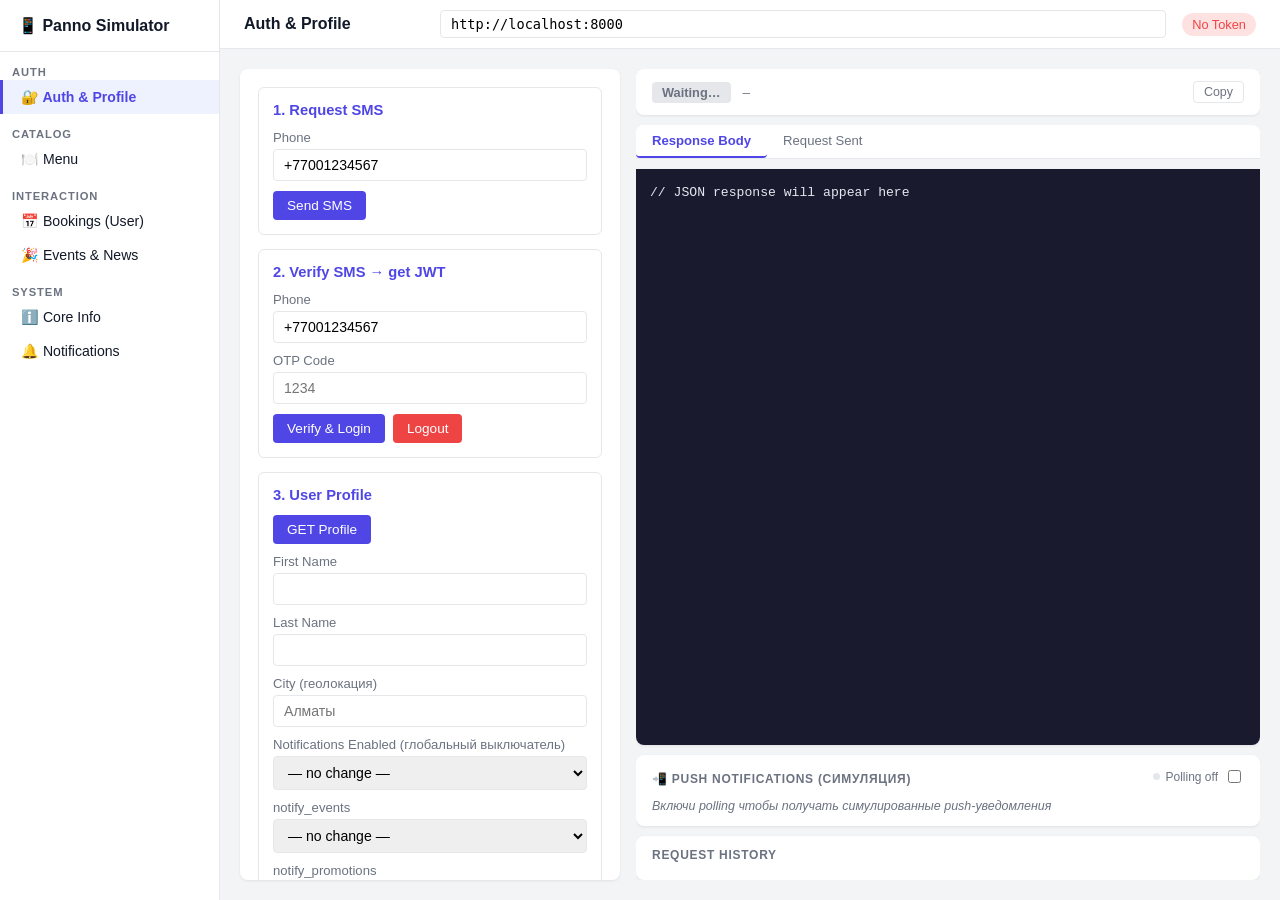
==== commit ea09d1f3: "chore: update base settings configuration & admins perm" ====
--- a/backend/flutter_simulator.html
+++ b/backend/flutter_simulator.html
@@ -451,7 +451,6 @@
 
   <div class="nav-section">Interaction</div>
   <div class="nav-item" onclick="switchTab('bookings', this)">📅 Bookings (User)</div>
-  <div class="nav-item" onclick="switchTab('bookings-staff', this)">👔 Bookings (Staff)</div>
   <div class="nav-item" onclick="switchTab('events', this)">🎉 Events &amp; News</div>
 
   <div class="nav-section">System</div>
@@ -641,40 +640,6 @@
             <input type="text" id="book-idem-key" readonly style="font-family:monospace;font-size:0.75rem;background:#F9FAFB;color:var(--text-light);">
           </div>
           <button onclick="createBooking()">POST /bookings/</button>
-        </div>
-      </div>
-
-      <!-- BOOKINGS (STAFF) TAB -->
-      <div id="tab-bookings-staff" class="tab-content">
-        <div class="section">
-          <h3>All Bookings (staff)</h3>
-          <div class="form-group">
-            <label>page</label>
-            <input type="number" id="staff-book-page" value="1">
-          </div>
-          <button onclick="getStaffBookings()">GET /bookings/staff/</button>
-        </div>
-
-        <div class="section">
-          <h3>Update Booking Status</h3>
-          <div class="form-group">
-            <label>Booking ID</label>
-            <input type="number" id="staff-book-id" value="1">
-          </div>
-          <div class="form-group">
-            <label>New Status</label>
-            <select id="staff-book-status">
-              <option value="pending">pending</option>
-              <option value="confirmed">confirmed</option>
-              <option value="canceled">canceled</option>
-              <option value="completed">completed</option>
-            </select>
-          </div>
-          <div class="form-group">
-            <label>Guest Name (optional)</label>
-            <input type="text" id="staff-guest-name" placeholder="Leave blank to keep">
-          </div>
-          <button onclick="updateStaffBooking()">PATCH /bookings/staff/{id}/</button>
         </div>
       </div>
 
@@ -1117,21 +1082,6 @@
   }
 
   // createBooking определена ниже в секции Push Simulation (с симуляцией push)
-
-  // ─── Bookings (staff) ──────────────────────────────────────────────────
-  function getStaffBookings() {
-    const page = document.getElementById('staff-book-page').value;
-    doFetch('GET', `/api/v1/bookings/staff/?page=${page}`);
-  }
-
-  async function updateStaffBooking() {
-    const id     = document.getElementById('staff-book-id').value;
-    const status = document.getElementById('staff-book-status').value;
-    const name   = document.getElementById('staff-guest-name').value;
-    const payload = { status };
-    if (name) payload.guest_name = name;
-    await doFetch('PATCH', `/api/v1/bookings/staff/${id}/`, payload);
-  }
 
   // ─── Events ───────────────────────────────────────────────────────────
   function getEvents(type) {
